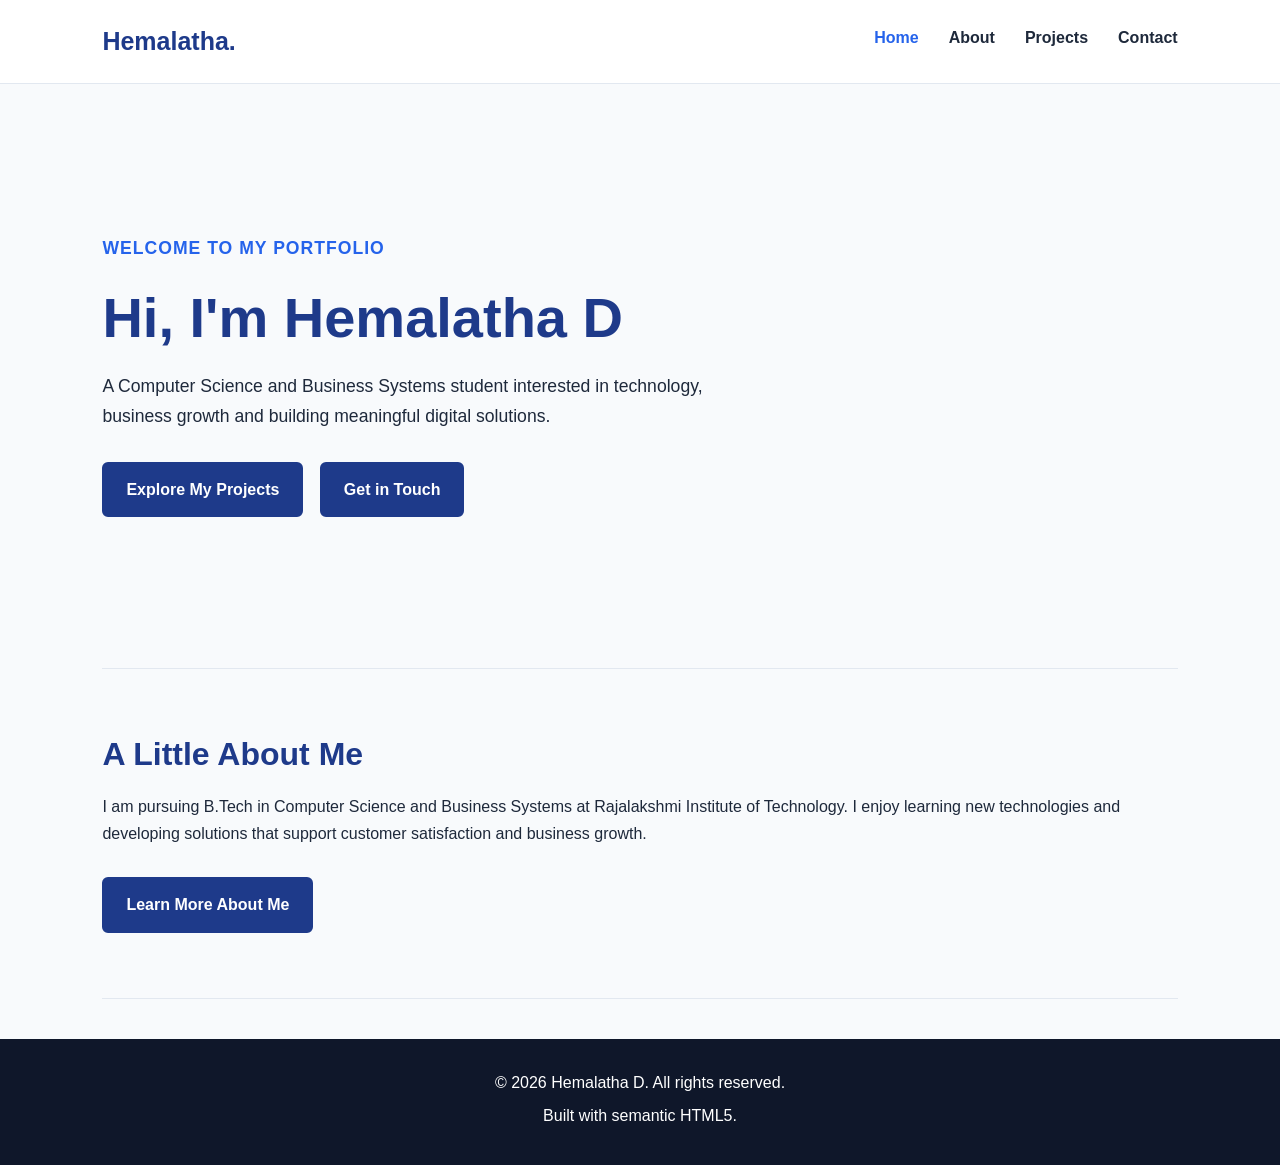
==== index.html @ 7d97dd38 "Initial commit: Accessible personal portfolio" ====
<!DOCTYPE html>
<html lang="en">

<head>
    <meta charset="UTF-8">

    <meta name="viewport"
          content="width=device-width, initial-scale=1.0">
          <link rel="icon" type="image/png" href="assets/favicon.png">

    <meta name="author"
          content="Hemalatha D">

    <meta name="description"
          content="Explore the personal portfolio of Hemalatha D, a Computer Science and Business Systems student interested in software development, technology and business growth.">

    <meta name="robots"
          content="index, follow">

    <meta name="theme-color"
          content="#1e3a8a">

    <title>
        Hemalatha D | Computer Science Student & Developer
    </title>

    <!-- Open Graph Metadata -->
    <meta property="og:type"
          content="website">

    <meta property="og:title"
          content="Hemalatha D | Personal Portfolio">

    <meta property="og:description"
          content="Explore my education, technical skills, internship experience and projects.">

    <meta property="og:image" content="assets/images/portfolio-preview.jpg">

    <link rel="stylesheet" href="css/style.css">

    <script src="js/script.js" defer></script>
</head>


<body>

    <!-- Skip navigation link -->
    <a href="#main-content" class="skip-link">
        Skip to main content
    </a>

    <!-- Website Header -->
    <header class="site-header">

        <a href="index.html" class="logo" aria-label="Hemalatha home">
            Hemalatha.
        </a>

        <!-- Main Navigation -->
        <nav aria-label="Main navigation">
            <ul>
                <li>
                    <a href="index.html" aria-current="page">Home</a>
                </li>
                <li>
                    <a href="about.html">About</a>
                </li>
                <li>
                    <a href="projects.html">Projects</a>
                </li>
                <li>
                    <a href="contact.html">Contact</a>
                </li>
            </ul>
        </nav>

    </header>

    <!-- Main Content -->
    <main id="main-content">

        <!-- Introduction Section -->
        <section id="home" aria-labelledby="intro-heading">

            <div class="hero-content">

                <p class="eyebrow">Welcome to my portfolio</p>

                <h1 id="intro-heading">
                    Hi, I'm Hemalatha D
                </h1>

                <p>
                    A Computer Science and Business Systems student
                    interested in technology, business growth and
                    building meaningful digital solutions.
                </p>

                <a href="projects.html">
                    Explore My Projects
                </a>

                <a href="contact.html">
                    Get in Touch
                </a>

            </div>

        </section>

        <!-- Brief About Section -->
        <section id="introduction" aria-labelledby="about-heading">

            <h2 id="about-heading">A Little About Me</h2>

            <p>
                I am pursuing B.Tech in Computer Science and Business
                Systems at Rajalakshmi Institute of Technology.
                I enjoy learning new technologies and developing
                solutions that support customer satisfaction
                and business growth.
            </p>

            <a href="about.html">Learn More About Me</a>

        </section>

    </main>

    <!-- Website Footer -->
    <footer class="site-footer">

        <p>
            &copy; 2026 Hemalatha D. All rights reserved.
        </p>

        <p>
            Built with semantic HTML5.
        </p>

    </footer>

</body>
</html>
---- css/style.css ----
/* =========================================
   1. GLOBAL RESET
========================================= */

* {
    margin: 0;
    padding: 0;
    box-sizing: border-box;
}

html {
    scroll-behavior: smooth;
    scroll-padding-top: 90px;
}

body {
    font-family: Arial, Helvetica, sans-serif;
    background-color: #f8fafc;
    color: #1e293b;
    line-height: 1.7;
    font-size: 16px;
}

/* =========================================
   2. COLOR VARIABLES
========================================= */

:root {
    --primary-color: #1e3a8a;
    --secondary-color: #2563eb;
    --text-color: #1e293b;
    --muted-color: #64748b;
    --background-color: #f8fafc;
    --white-color: #ffffff;
    --border-color: #e2e8f0;
    --focus-color: #f59e0b;
}

/* =========================================
   3. ACCESSIBILITY - SKIP LINK
========================================= */

.skip-link {
    position: absolute;
    top: -100px;
    left: 16px;
    z-index: 1000;
    padding: 12px 20px;
    background-color: var(--primary-color);
    color: var(--white-color);
    text-decoration: none;
    border-radius: 6px;
}

.skip-link:focus {
    top: 12px;
}

/* =========================================
   4. HEADER AND NAVIGATION
========================================= */

.site-header {
    display: flex;
    justify-content: space-between;
    align-items: center;
    padding: 20px 8%;
    background-color: var(--white-color);
    border-bottom: 1px solid var(--border-color);
    position: sticky;
    top: 0;
    z-index: 100;
}

.logo {
    color: var(--primary-color);
    font-size: 25px;
    font-weight: 700;
    text-decoration: none;
}

nav ul {
    display: flex;
    align-items: center;
    gap: 30px;
    list-style: none;
}

nav a {
    color: var(--text-color);
    font-weight: 600;
    text-decoration: none;
    transition: color 0.2s ease;
}

nav a:hover,
nav a[aria-current="page"] {
    color: var(--secondary-color);
}

/* =========================================
   5. MAIN CONTENT
========================================= */

main {
    width: 84%;
    max-width: 1100px;
    margin: 0 auto;
    min-height: 70vh;
}

section {
    padding: 65px 0;
    border-bottom: 1px solid var(--border-color);
}

h1,
h2,
h3,
h4 {
    color: var(--primary-color);
    line-height: 1.3;
    margin-bottom: 18px;
}

h1 {
    font-size: clamp(2.2rem, 5vw, 3.5rem);
}

h2 {
    font-size: 2rem;
}

h3 {
    font-size: 1.35rem;
}

h4 {
    font-size: 1.1rem;
}

p {
    margin-bottom: 18px;
    color: var(--text-color);
}

.eyebrow {
    color: var(--secondary-color);
    font-weight: 700;
    letter-spacing: 1px;
    text-transform: uppercase;
}

/* =========================================
   6. HOME PAGE
========================================= */

#home {
    min-height: 65vh;
    display: flex;
    align-items: center;
}

.hero-content {
    max-width: 750px;
}

.hero-content p {
    max-width: 650px;
    font-size: 1.1rem;
}

.hero-content a,
#introduction > a {
    display: inline-block;
    margin: 12px 12px 0 0;
    padding: 12px 22px;
    border: 2px solid var(--primary-color);
    border-radius: 6px;
    background-color: var(--primary-color);
    color: var(--white-color);
    font-weight: 600;
    text-decoration: none;
    transition: background-color 0.2s ease;
}

.hero-content a:hover,
#introduction > a:hover {
    background-color: var(--secondary-color);
    border-color: var(--secondary-color);
}

/* =========================================
   7. ABOUT AND PROJECTS
========================================= */

article {
    padding: 24px;
    margin: 20px 0;
    background-color: var(--white-color);
    border: 1px solid var(--border-color);
    border-radius: 10px;
}

ul {
    padding-left: 25px;
}

li {
    margin-bottom: 8px;
}

time {
    color: var(--muted-color);
}

/* =========================================
   8. CONTACT FORM
========================================= */

form {
    max-width: 650px;
    padding: 30px;
    background-color: var(--white-color);
    border: 1px solid var(--border-color);
    border-radius: 10px;
}

form div {
    margin-bottom: 22px;
}

label {
    display: block;
    margin-bottom: 8px;
    color: var(--text-color);
    font-weight: 600;
}

input,
textarea {
    width: 100%;
    padding: 12px;
    border: 1px solid #94a3b8;
    border-radius: 6px;
    background-color: var(--white-color);
    color: var(--text-color);
    font: inherit;
}

textarea {
    resize: vertical;
    min-height: 140px;
}

button {
    padding: 13px 25px;
    border: 2px solid var(--primary-color);
    border-radius: 6px;
    background-color: var(--primary-color);
    color: var(--white-color);
    font: inherit;
    font-weight: 600;
    cursor: pointer;
}

button:hover {
    background-color: var(--secondary-color);
    border-color: var(--secondary-color);
}

/* =========================================
   9. KEYBOARD ACCESSIBILITY
========================================= */

a:focus-visible,
button:focus-visible,
input:focus-visible,
textarea:focus-visible {
    outline: 3px solid var(--focus-color);
    outline-offset: 4px;
}

input:focus-visible,
textarea:focus-visible {
    border-color: var(--primary-color);
}

/* =========================================
   10. FOOTER
========================================= */

.site-footer {
    padding: 30px 8%;
    margin-top: 40px;
    background-color: #0f172a;
    color: var(--white-color);
    text-align: center;
}

.site-footer p {
    margin-bottom: 6px;
    color: var(--white-color);
}

/* =========================================
   11. RESPONSIVE DESIGN
========================================= */

@media (max-width: 768px) {

    .site-header {
        flex-direction: column;
        gap: 18px;
        padding: 18px 5%;
    }

    nav ul {
        flex-wrap: wrap;
        justify-content: center;
        gap: 14px 22px;
    }

    main {
        width: 90%;
    }

    section {
        padding: 45px 0;
    }

    h1 {
        font-size: 2.3rem;
    }

    h2 {
        font-size: 1.7rem;
    }

    form {
        padding: 20px;
    }

}

@media (max-width: 400px) {

    nav ul {
        gap: 10px 15px;
    }

    nav a {
        font-size: 14px;
    }

    .hero-content a {
        margin-right: 0;
    }

}

/* =========================================
   12. REDUCED MOTION ACCESSIBILITY
========================================= */

@media (prefers-reduced-motion: reduce) {

    html {
        scroll-behavior: auto;
    }

    *,
    *::before,
    *::after {
        animation-duration: 0.01ms !important;
        animation-iteration-count: 1 !important;
        transition-duration: 0.01ms !important;
    }

}

/* =========================================
   ACCESSIBLE FORM ERROR STYLING
========================================= */

.form-error {
    display: block;
    margin-top: 6px;
    color: #b91c1c;
    font-size: 14px;
    font-weight: 600;
}

input[aria-invalid="true"],
textarea[aria-invalid="true"] {
    border: 2px solid #b91c1c;
}

#form-status {
    margin-top: 15px;
    font-weight: 600;
    color: #166534;
}

#form-status:empty {
    display: none;
}
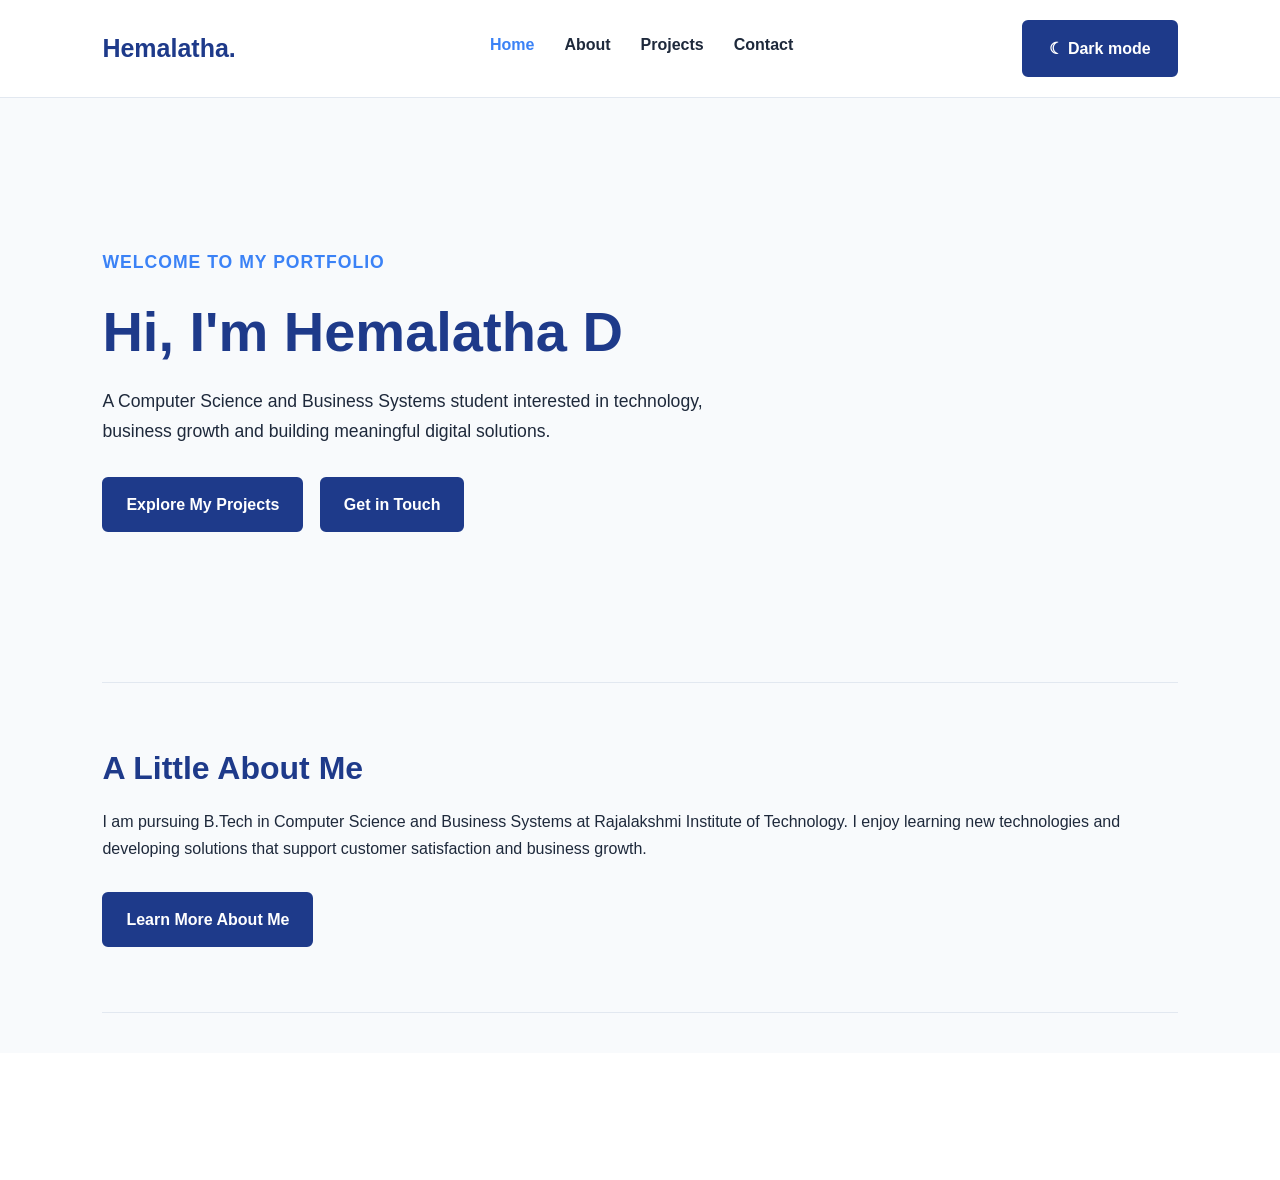
==== commit 1cf2bb90: "Complete advanced CSS3 and responsive architecture" ====
--- a/index.html
+++ b/index.html
@@ -58,6 +58,7 @@
         </a>
 
         <!-- Main Navigation -->
+        <button class="nav-toggle" aria-label="Open navigation" aria-expanded="false">☰</button>
         <nav aria-label="Main navigation">
             <ul>
                 <li>
@@ -74,6 +75,15 @@
                 </li>
             </ul>
         </nav>
+        <button
+    type="button"
+    class="theme-toggle"
+    id="theme-toggle"
+    aria-label="Switch to dark theme"
+    aria-pressed="false">
+    <span aria-hidden="true">☾</span>
+    <span class="theme-toggle-text">Dark mode</span>
+</button>
 
     </header>
 
--- a/css/style.css
+++ b/css/style.css
@@ -22,20 +22,6 @@
     font-size: 16px;
 }
 
-/* =========================================
-   2. COLOR VARIABLES
-========================================= */
-
-:root {
-    --primary-color: #1e3a8a;
-    --secondary-color: #2563eb;
-    --text-color: #1e293b;
-    --muted-color: #64748b;
-    --background-color: #f8fafc;
-    --white-color: #ffffff;
-    --border-color: #e2e8f0;
-    --focus-color: #f59e0b;
-}
 
 /* =========================================
    3. ACCESSIBILITY - SKIP LINK
@@ -66,7 +52,7 @@
     justify-content: space-between;
     align-items: center;
     padding: 20px 8%;
-    background-color: var(--white-color);
+    background-color: var(--surface-color);
     border-bottom: 1px solid var(--border-color);
     position: sticky;
     top: 0;
@@ -198,7 +184,7 @@
 article {
     padding: 24px;
     margin: 20px 0;
-    background-color: var(--white-color);
+    background-color: var(--surface-color);
     border: 1px solid var(--border-color);
     border-radius: 10px;
 }
@@ -222,7 +208,7 @@
 form {
     max-width: 650px;
     padding: 30px;
-    background-color: var(--white-color);
+    background-color: var(--surface-color);
     border: 1px solid var(--border-color);
     border-radius: 10px;
 }
@@ -244,7 +230,7 @@
     padding: 12px;
     border: 1px solid #94a3b8;
     border-radius: 6px;
-    background-color: var(--white-color);
+    background-color: var(--surface-color);
     color: var(--text-color);
     font: inherit;
 }
@@ -294,7 +280,7 @@
 .site-footer {
     padding: 30px 8%;
     margin-top: 40px;
-    background-color: #0f172a;
+    background-color: var(--surface-color);
     color: var(--white-color);
     text-align: center;
 }
@@ -407,3 +393,69 @@
     display: none;
 }
 
+/* =========================================
+   2. THEME VARIABLES
+   ========================================= */
+
+:root {
+    --primary-color: #1e3a8a;
+    --secondary-color: #3b82f6;
+    --background-color: #f8fafc;
+    --surface-color: #ffffff;
+    --text-color: #1e293b;
+    --muted-color: #64748b;
+    --border-color: #e2e8f0;
+    --accent-color: #f59e0b;
+    --focus-color: #2563eb;
+    --white-color: #ffffff;
+    --shadow-color: rgba(0,0,0,0.1);
+}
+
+[data-theme="dark"] {
+    --primary-color: #93c5fd;
+    --secondary-color: #60a5fa;
+    --background-color: #1e293b;
+    --surface-color: #0f172a;
+    --text-color: #e2e8f0;
+    --muted-color: #94a3b8;
+    --border-color: #334155;
+    --accent-color: #fbbf24;
+    --focus-color: #818cf8;
+    --white-color: #f8fafc;
+    --shadow-color: rgba(0,0,0,0.5);
+}
+
+html {
+    background-color: var(--background-color);
+    color: var(--text-color);
+    transition: background-color 0.3s ease, color 0.3s ease;
+}
+
+/* Theme transition for smoother change */
+* {
+    transition: background-color 0.3s ease, color 0.3s ease, border-color 0.3s ease;
+}
+/* Mobile navigation toggle button styles */
+.nav-toggle {
+    display: none;
+    background: none;
+    border: none;
+    font-size: 1.8rem;
+    color: var(--text-color);
+    cursor: pointer;
+}
+
+@media (max-width: 768px) {
+    .nav-toggle {
+        display: block;
+    }
+    nav ul {
+        display: none;
+        flex-direction: column;
+        gap: 10px;
+        margin-top: 10px;
+    }
+    nav ul.active {
+        display: flex;
+    }
+}
